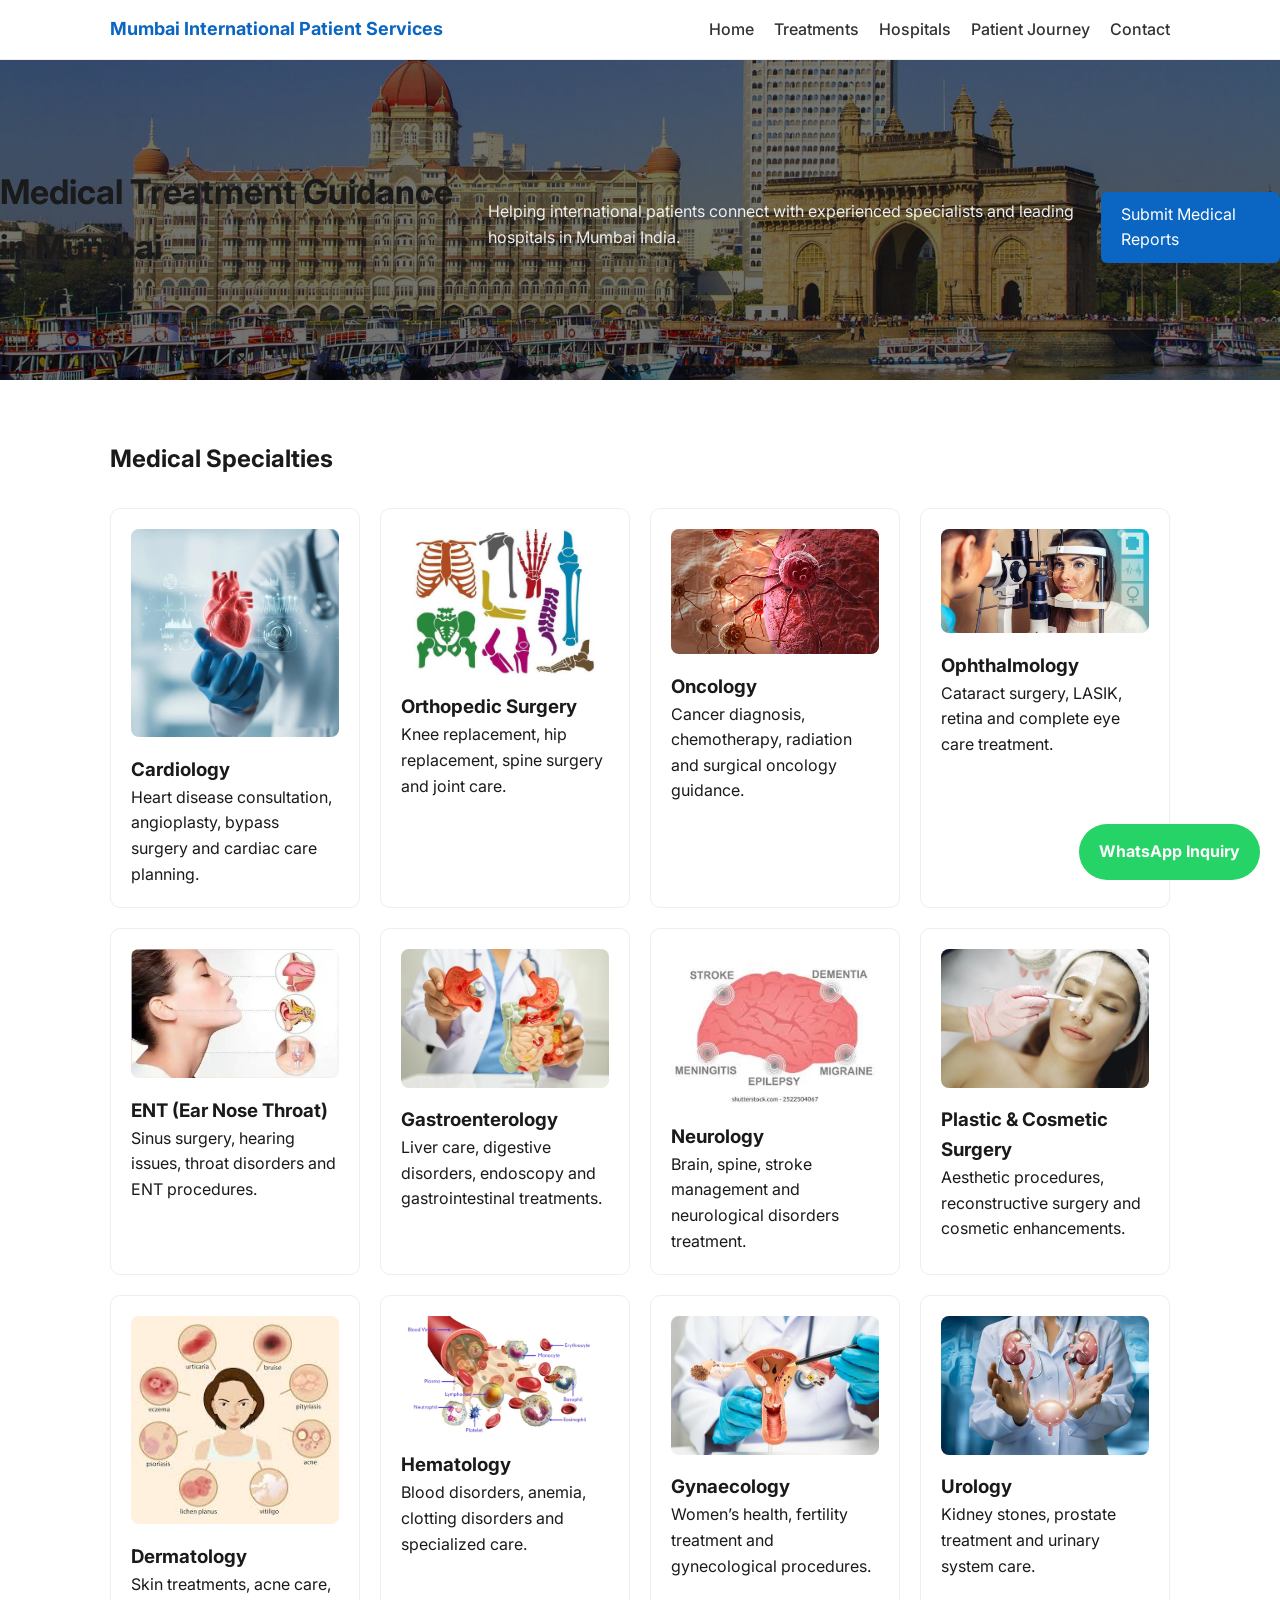
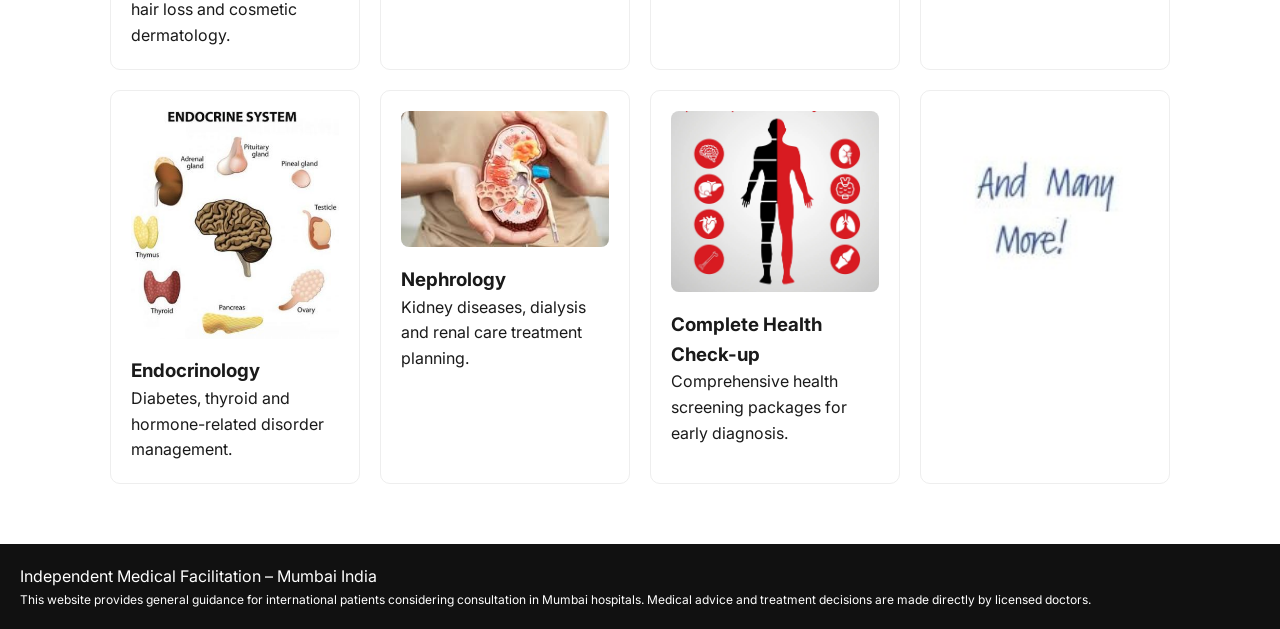
==== index.html @ 3a1726c7 "Update index.html" ====
<!DOCTYPE html>
<html>

<head>

<title>Medical Tourism Mumbai | Treatment in India for International Patients</title>

<meta name="description" content="Affordable medical treatment in Mumbai India for international patients. Cardiology, cancer care, orthopedic surgery, eye treatment, and more with top hospitals.">

<meta name="keywords" content="medical tourism Mumbai, treatment in India, cardiac surgery India, cancer treatment Mumbai, orthopedic surgery India, eye treatment India, international patients Mumbai hospitals">

<meta name="viewport" content="width=device-width, initial-scale=1.0">

<link rel="stylesheet" href="assets/css/style.css">
<link href="https://fonts.googleapis.com/css2?family=Inter:wght@300;400;600&display=swap" rel="stylesheet">
</head>

<body>

<header>

<nav class="container">

<strong>Mumbai International Patient Services</strong>

<div id="menu">
<a href="index.html">Home</a>
<a href="treatments.html">Treatments</a>
<a href="hospitals.html">Hospitals</a>
<a href="patient-journey.html">Patient Journey</a>
<a href="contact.html">Contact</a>
</div>

<div class="menu-toggle" id="toggle">☰</div>

</nav>
  
</header>


<section class="hero">

<h1>Medical Treatment Guidance in Mumbai</h1>

<p>
Helping international patients connect with experienced specialists
and leading hospitals in Mumbai India.
</p>

<br>

<a class="btn" href="contact.html">Submit Medical Reports</a>

</section>


<section class="container section">

<h2>Medical Specialties</h2>

<div class="grid">

<!-- EXISTING -->

<div class="card">
<img src="assets/images/cardiology.jpg">
<h3>Cardiology</h3>
<p>Heart disease consultation, angioplasty, bypass surgery and cardiac care planning.</p>
</div>

<div class="card">
<img src="assets/images/orthopedic.jpg">
<h3>Orthopedic Surgery</h3>
<p>Knee replacement, hip replacement, spine surgery and joint care.</p>
</div>

<div class="card">
<img src="assets/images/oncology.jpg">
<h3>Oncology</h3>
<p>Cancer diagnosis, chemotherapy, radiation and surgical oncology guidance.</p>
</div>

<div class="card">
<img src="assets/images/ophthalmology.jpg">
<h3>Ophthalmology</h3>
<p>Cataract surgery, LASIK, retina and complete eye care treatment.</p>
</div>

<!-- NEW SPECIALTIES -->

<div class="card">
<img src="assets/images/ent.jpg">
<h3>ENT (Ear Nose Throat)</h3>
<p>Sinus surgery, hearing issues, throat disorders and ENT procedures.</p>
</div>

<div class="card">
<img src="assets/images/gastro.jpg">
<h3>Gastroenterology</h3>
<p>Liver care, digestive disorders, endoscopy and gastrointestinal treatments.</p>
</div>

<div class="card">
<img src="assets/images/neuro.jpg">
<h3>Neurology</h3>
<p>Brain, spine, stroke management and neurological disorders treatment.</p>
</div>

<div class="card">
<img src="assets/images/plastic.jpg">
<h3>Plastic & Cosmetic Surgery</h3>
<p>Aesthetic procedures, reconstructive surgery and cosmetic enhancements.</p>
</div>

<div class="card">
<img src="assets/images/derma.jpg">
<h3>Dermatology</h3>
<p>Skin treatments, acne care, hair loss and cosmetic dermatology.</p>
</div>

<div class="card">
<img src="assets/images/hematology.jpg">
<h3>Hematology</h3>
<p>Blood disorders, anemia, clotting disorders and specialized care.</p>
</div>

<div class="card">
<img src="assets/images/gynaecology.jpg">
<h3>Gynaecology</h3>
<p>Women’s health, fertility treatment and gynecological procedures.</p>
</div>

<div class="card">
<img src="assets/images/urology.jpg">
<h3>Urology</h3>
<p>Kidney stones, prostate treatment and urinary system care.</p>
</div>

<div class="card">
<img src="assets/images/endocrinology.jpg">
<h3>Endocrinology</h3>
<p>Diabetes, thyroid and hormone-related disorder management.</p>
</div>

<div class="card">
<img src="assets/images/nephrology.jpg">
<h3>Nephrology</h3>
<p>Kidney diseases, dialysis and renal care treatment planning.</p>
</div>

<div class="card">
<img src="assets/images/checkup.jpg">
<h3>Complete Health Check-up</h3>
<p>Comprehensive health screening packages for early diagnosis.</p>
</div>

<div class="card">
<img src="assets/images/more.jpg">
</div>

</div>

</section>


<footer>

<p>Independent Medical Facilitation – Mumbai India</p>

<p style="font-size:12px">

This website provides general guidance for international patients
considering consultation in Mumbai hospitals. Medical advice and
treatment decisions are made directly by licensed doctors.

</p>

</footer>


<a href="https://wa.me/917700913411"
style="position:fixed;
bottom:20px;
right:20px;
background:#25D366;
color:white;
padding:15px 20px;
border-radius:40px;
text-decoration:none;
font-weight:bold">

WhatsApp Inquiry

</a>
<script src="assets/script.js"></script>
</body>

</html>
---- assets/css/style.css ----
/* RESET */
* {
  margin: 0;
  padding: 0;
  box-sizing: border-box;
}

/* BODY */
body {
  font-family: 'Inter', sans-serif;
  background: #ffffff;
  color: #1a1a1a;
  line-height: 1.6;
}

/* CONTAINER */
.container {
  max-width: 1100px;
  margin: auto;
  padding: 0 20px;
}

/* ================= NAVBAR ================= */

header {
  position: sticky;
  top: 0;
  background: #ffffff;
  z-index: 1000;
  border-bottom: 1px solid #eee;
}

nav.container {
  display: flex;
  justify-content: space-between;
  align-items: center;
  padding: 15px 20px;
}

nav strong {
  color: #0a66c2;
  font-size: 18px;
}

/* MENU */
#menu {
  display: flex;
  gap: 20px;
}

#menu a {
  text-decoration: none;
  color: #333;
  font-weight: 500;
}

#menu a:hover {
  color: #0a66c2;
}

/* HAMBURGER */
.menu-toggle {
  display: none;
  font-size: 26px;
  cursor: pointer;
}

/* ================= HERO ================= */

.hero {
  height: 320px;
  background: linear-gradient(rgba(0,0,0,0.55), rgba(0,0,0,0.55)),
              url('../images/mumbai.jpg');
  background-size: cover;
  background-position: center;
  display: flex;
  align-items: center;
}

.hero .container {
  color: #fff;
}

.hero h1 {
  font-size: 34px;
}

.hero p {
  margin-top: 10px;
  color: #eee;
}

/* ================= BUTTON ================= */

.btn {
  display: inline-block;
  margin-top: 15px;
  padding: 10px 20px;
  background: #0a66c2;
  color: white;
  border-radius: 6px;
  text-decoration: none;
}

/* ================= SECTION ================= */

.section {
  padding: 60px 20px;
}

/* TEXT ALIGNMENT FIX */
h1, h2, h3, p {
  text-align: left;
}

/* ================= GRID ================= */

.grid {
  display: grid;
  grid-template-columns: repeat(auto-fit, minmax(220px, 1fr));
  gap: 20px;
  margin-top: 30px;
}

/* ================= CARD ================= */

.card {
  background: #ffffff;
  padding: 20px;
  border-radius: 10px;
  border: 1px solid #eee;
  transition: all 0.3s ease;
}

.card:hover {
  transform: translateY(-6px);
  box-shadow: 0 10px 25px rgba(0,0,0,0.1);
}

.card img {
  width: 100%;
  border-radius: 8px;
  margin-bottom: 10px;
}

/* ================= HOSPITAL ================= */

.hospital {
  display: flex;
  flex-wrap: wrap;
  gap: 25px;
  align-items: center;
  margin-bottom: 50px;
}

.hospital img {
  width: 100%;
  max-width: 400px;
  border-radius: 10px;
}

.hospital-content {
  flex: 1;
}

/* ================= IMAGES ================= */

img {
  max-width: 100%;
  height: auto;
}

/* ================= FOOTER ================= */

footer {
  background: #111;
  color: white;
  text-align: center;
  padding: 20px;
}

/* ================= WHATSAPP ================= */

.whatsapp {
  position: fixed;
  bottom: 20px;
  right: 20px;
  background: #25D366;
  color: white;
  padding: 14px 18px;
  border-radius: 40px;
  text-decoration: none;
  font-weight: bold;
  box-shadow: 0 4px 12px rgba(0,0,0,0.2);
}

/* ================= MOBILE ================= */

@media (max-width: 768px) {

  /* MENU */
  #menu {
    position: fixed;
    top: 0;
    right: -100%;
    width: 260px;
    height: 100%;
    background: #ffffff;
    flex-direction: column;
    padding: 80px 20px;
    transition: 0.3s;
    box-shadow: -5px 0 15px rgba(0,0,0,0.1);
  }

  #menu.active {
    right: 0;
  }

  .menu-toggle {
    display: block;
    z-index: 1100;
  }

  /* HERO */
  .hero {
    height: 260px;
  }

  .hero h1 {
    font-size: 24px;
  }

}
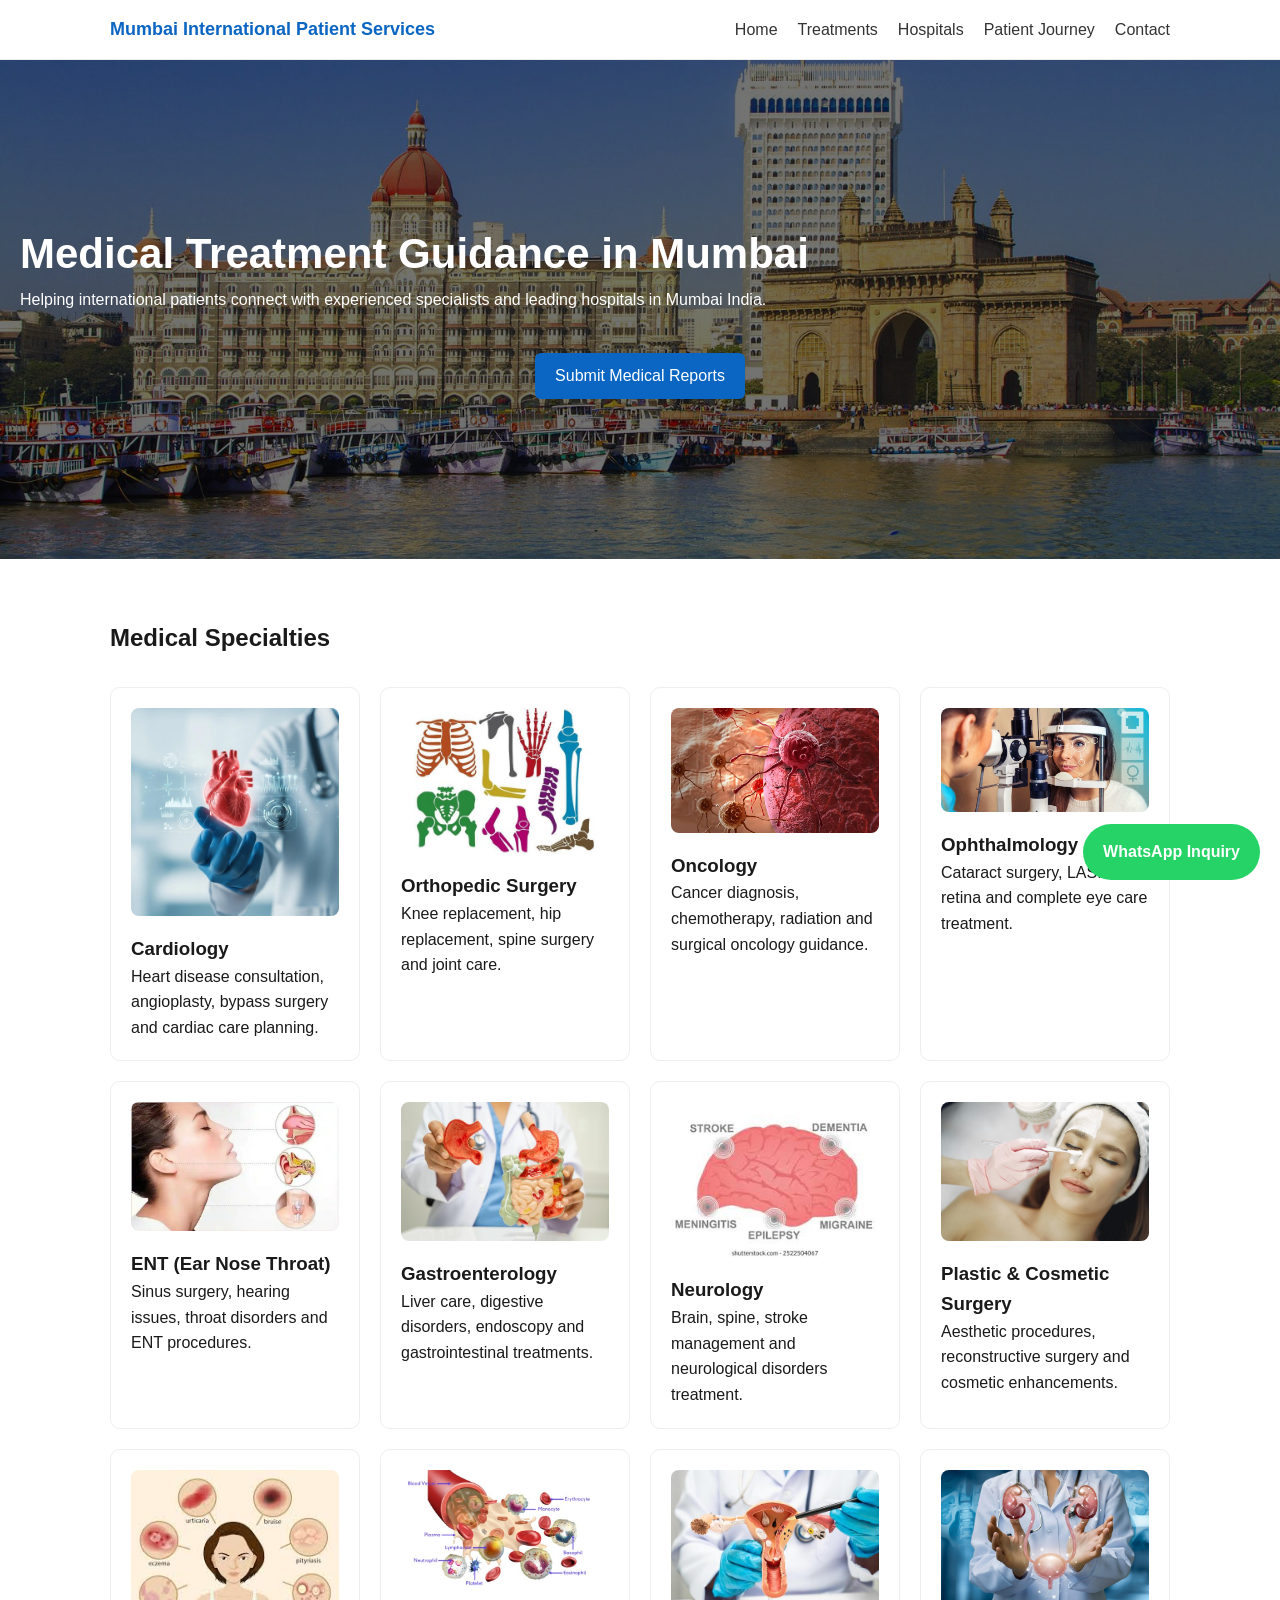
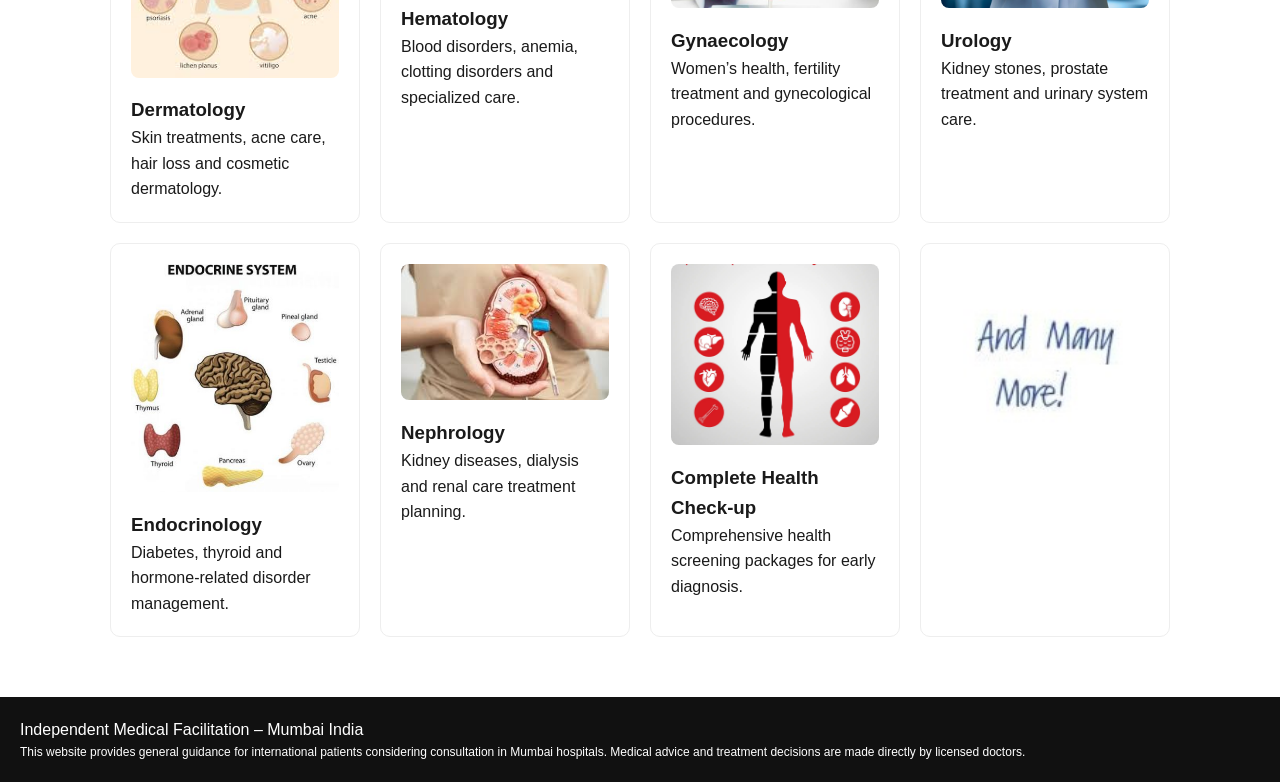
==== commit 4702f81e: "Update index.html" ====
--- a/index.html
+++ b/index.html
@@ -12,7 +12,7 @@
 <meta name="viewport" content="width=device-width, initial-scale=1.0">
 
 <link rel="stylesheet" href="assets/css/style.css">
-<link href="https://fonts.googleapis.com/css2?family=Inter:wght@300;400;600&display=swap" rel="stylesheet">
+
 </head>
 
 <body>
--- a/assets/css/style.css
+++ b/assets/css/style.css
@@ -66,29 +66,19 @@
 }
 
 /* ================= HERO ================= */
-
-.hero {
-  height: 320px;
-  background: linear-gradient(rgba(0,0,0,0.55), rgba(0,0,0,0.55)),
-              url('../images/mumbai.jpg');
-  background-size: cover;
-  background-position: center;
-  display: flex;
-  align-items: center;
-}
-
-.hero .container {
-  color: #fff;
-}
-
-.hero h1 {
-  font-size: 34px;
-}
-
-.hero p {
-  margin-top: 10px;
-  color: #eee;
-}
+.hero{
+background:url('../images/mumbai.jpg') center/cover repeat;
+padding:160px 20px;
+text-align:center;
+color:white;
+background-color:rgba(0,0,0,0.55);
+background-blend-mode:overlay;
+}
+
+.hero h1{
+font-size:42px;
+}
+
 
 /* ================= BUTTON ================= */
 
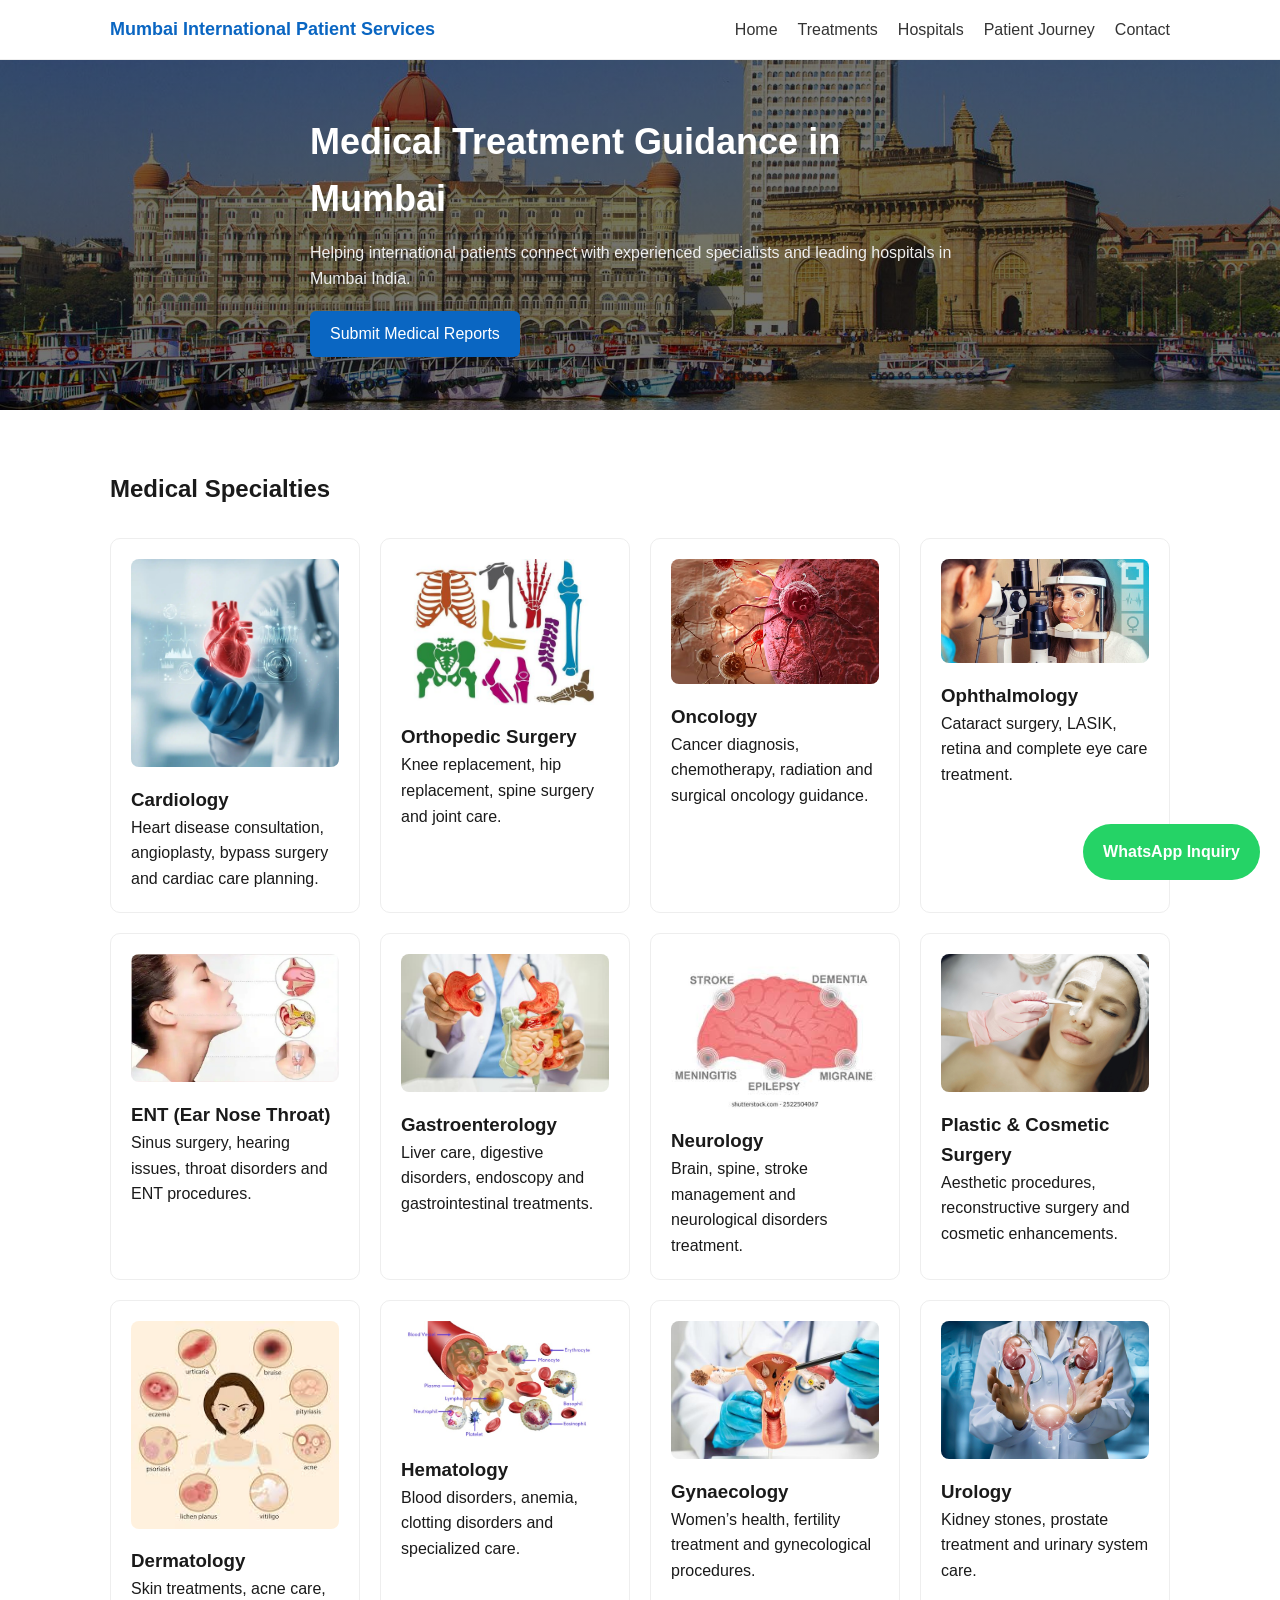
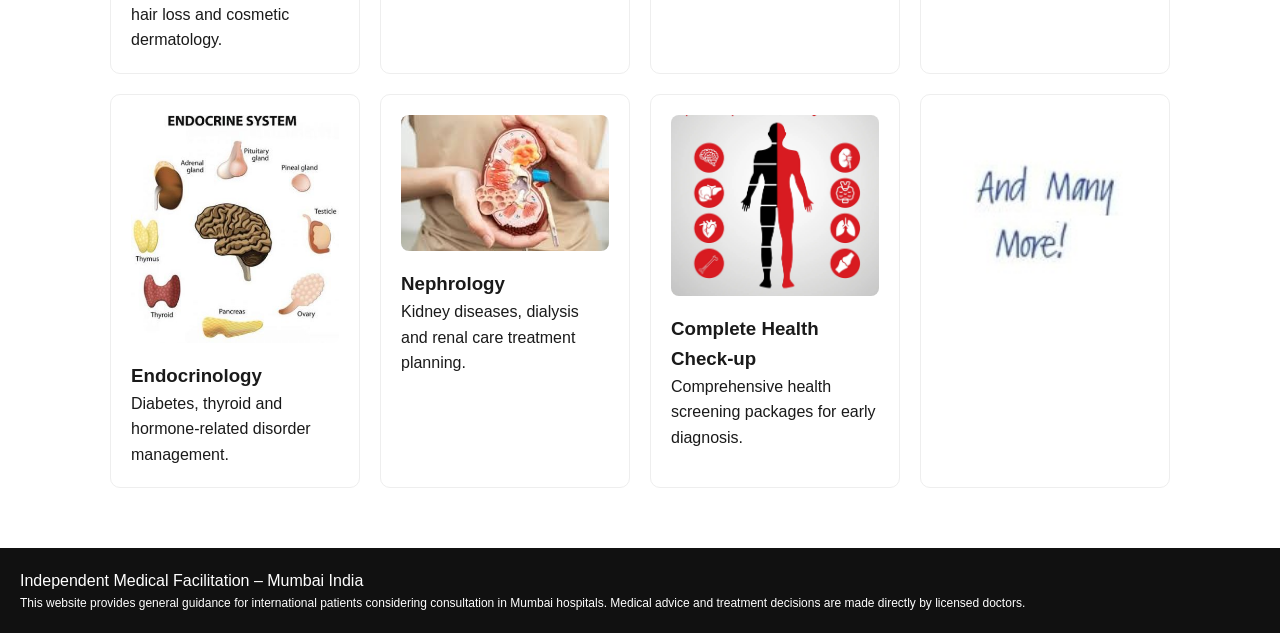
==== commit 803aefda: "Update index.html" ====
--- a/index.html
+++ b/index.html
@@ -39,20 +39,19 @@
 
 
 <section class="hero">
+  <div class="container">
 
-<h1>Medical Treatment Guidance in Mumbai</h1>
+    <h1>Medical Treatment Guidance in Mumbai</h1>
 
-<p>
-Helping international patients connect with experienced specialists
-and leading hospitals in Mumbai India.
-</p>
+    <p>
+      Helping international patients connect with experienced specialists
+      and leading hospitals in Mumbai India.
+    </p>
 
-<br>
+    <a class="btn" href="contact.html">Submit Medical Reports</a>
 
-<a class="btn" href="contact.html">Submit Medical Reports</a>
-
+  </div>
 </section>
-
 
 <section class="container section">
 
--- a/assets/css/style.css
+++ b/assets/css/style.css
@@ -66,19 +66,41 @@
 }
 
 /* ================= HERO ================= */
-.hero{
-background:url('../images/mumbai.jpg') center/cover repeat;
-padding:160px 20px;
-text-align:center;
-color:white;
-background-color:rgba(0,0,0,0.55);
-background-blend-mode:overlay;
-}
-
-.hero h1{
-font-size:42px;
-}
-
+.hero {
+  height: 350px;
+  background: linear-gradient(rgba(0,0,0,0.55), rgba(0,0,0,0.55)),
+              url('../images/mumbai.jpg');
+  background-size: cover;
+  background-position: center;
+
+  display: flex;
+  justify-content: center;   /* horizontal center */
+  align-items: center;       /* vertical center */
+
+  text-align: center;
+  padding: 20px;
+}
+
+/* CENTER CONTENT BLOCK */
+.hero .container {
+  max-width: 700px;
+  color: #fff;
+}
+
+/* TEXT */
+.hero h1 {
+  font-size: 36px;
+}
+
+.hero p {
+  margin-top: 12px;
+  color: #eee;
+}
+
+/* BUTTON */
+.hero .btn {
+  margin-top: 20px;
+}
 
 /* ================= BUTTON ================= */
 
@@ -102,7 +124,24 @@
 h1, h2, h3, p {
   text-align: left;
 }
-
+/* REMOVE GLOBAL CENTERING ISSUE */
+
+.section {
+  padding: 60px 20px;
+}
+
+/* ONLY center where needed */
+.hero {
+  text-align: center;
+}
+
+/* DEFAULT TEXT LEFT */
+.container,
+p,
+h2,
+h3 {
+  text-align: left;
+}
 /* ================= GRID ================= */
 
 .grid {
@@ -212,12 +251,18 @@
   }
 
   /* HERO */
+@media (max-width: 768px) {
+
   .hero {
-    height: 260px;
+    height: 300px;
   }
 
   .hero h1 {
     font-size: 24px;
   }
 
-}
+  .hero p {
+    font-size: 14px;
+  }
+
+}
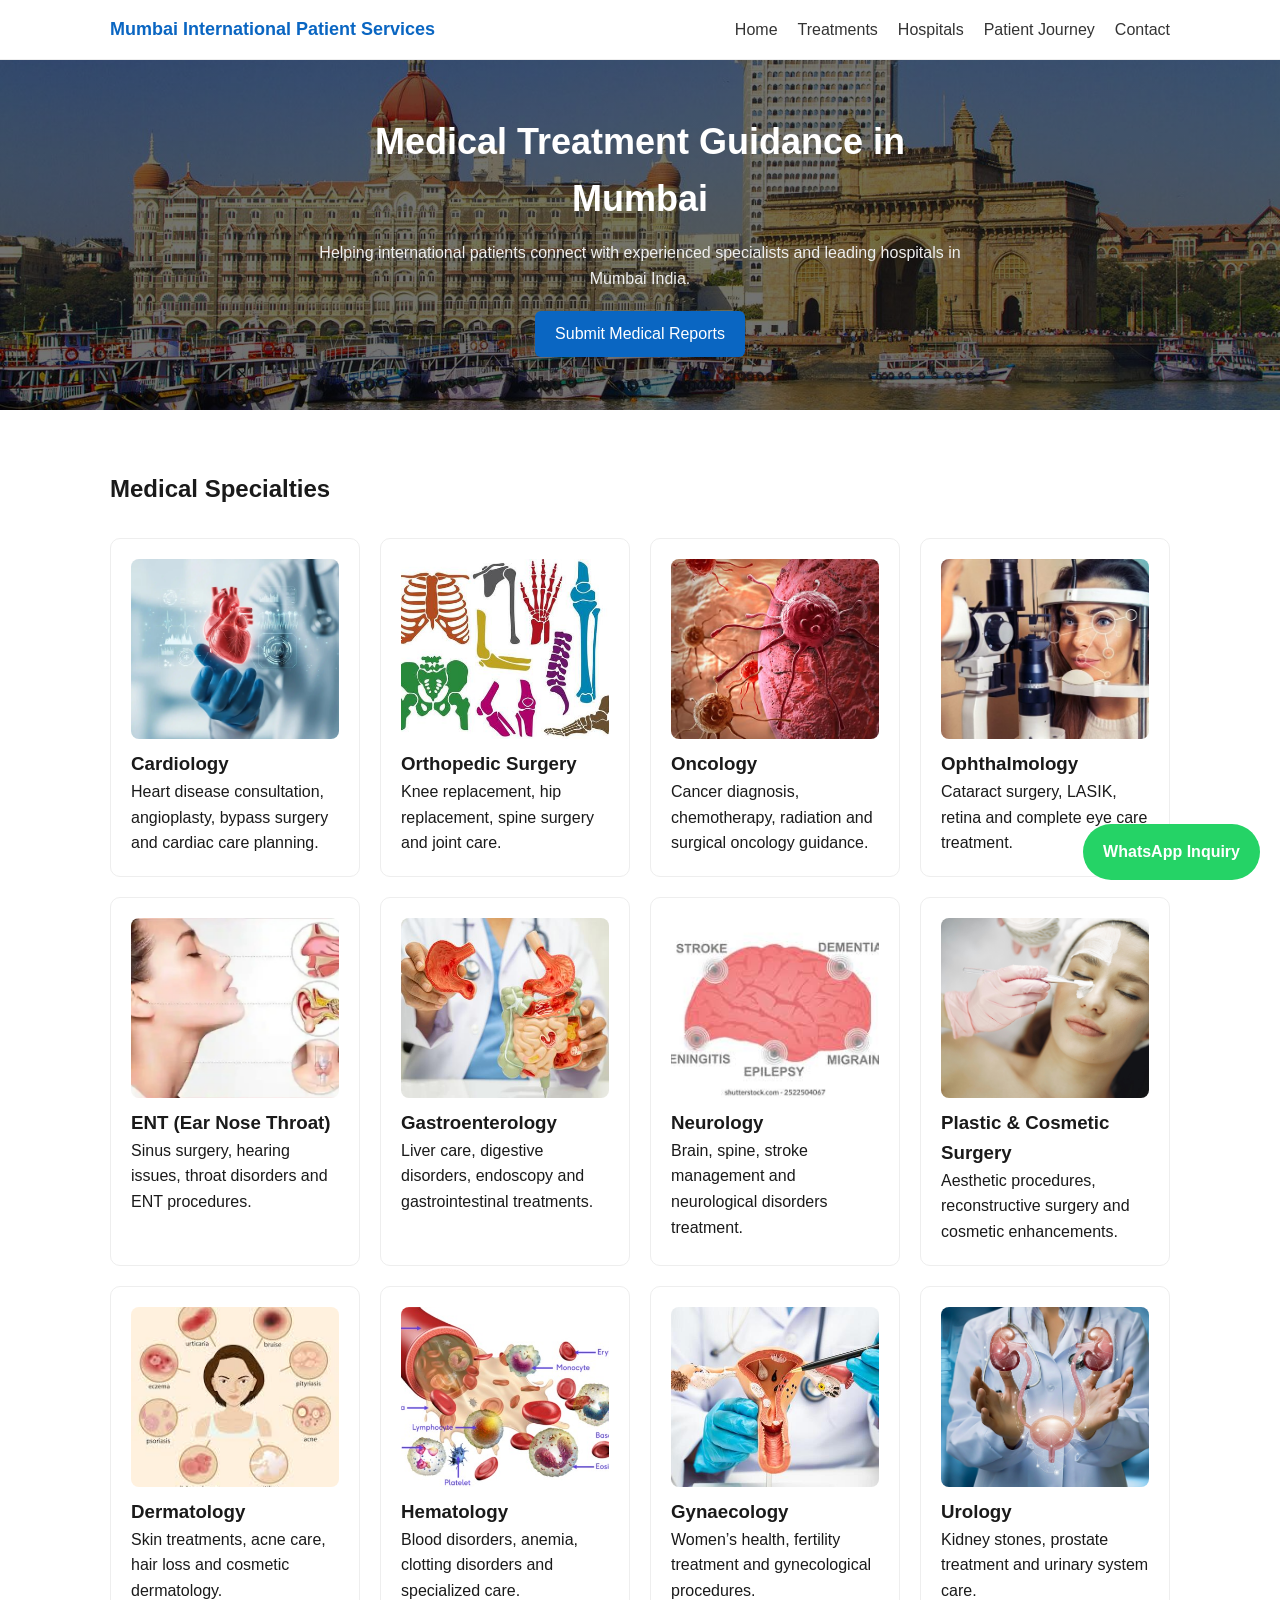
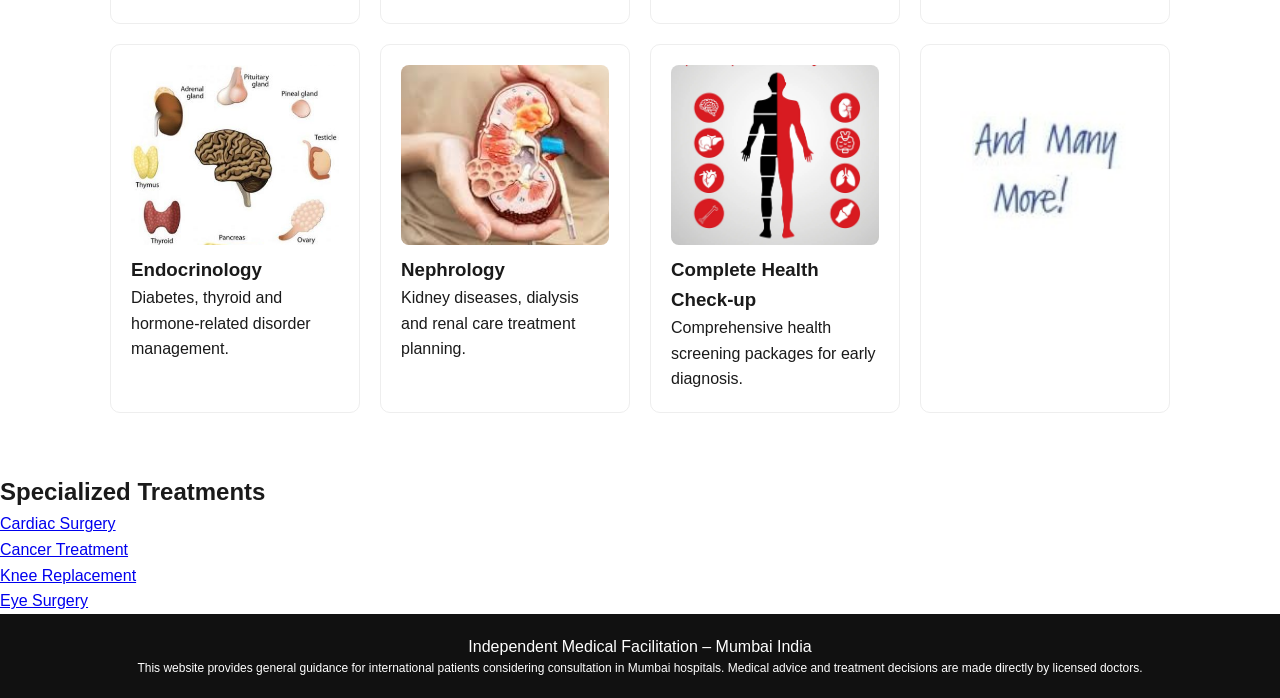
==== commit 7964fd7a: "Update index.html" ====
--- a/index.html
+++ b/index.html
@@ -160,8 +160,16 @@
 </div>
 
 </section>
-
-
+<section>
+<h2>Specialized Treatments</h2>
+
+<ul>
+<li><a href="cardiac-treatment-mumbai.html">Cardiac Surgery</a></li>
+<li><a href="cancer-treatment-india.html">Cancer Treatment</a></li>
+<li><a href="knee-replacement-mumbai.html">Knee Replacement</a></li>
+<li><a href="eye-surgery-india.html">Eye Surgery</a></li>
+</ul>
+</section>
 <footer>
 
 <p>Independent Medical Facilitation – Mumbai India</p>
--- a/assets/css/style.css
+++ b/assets/css/style.css
@@ -66,6 +66,7 @@
 }
 
 /* ================= HERO ================= */
+
 .hero {
   height: 350px;
   background: linear-gradient(rgba(0,0,0,0.55), rgba(0,0,0,0.55)),
@@ -74,22 +75,21 @@
   background-position: center;
 
   display: flex;
-  justify-content: center;   /* horizontal center */
-  align-items: center;       /* vertical center */
+  justify-content: center;
+  align-items: center;
 
   text-align: center;
   padding: 20px;
 }
 
-/* CENTER CONTENT BLOCK */
 .hero .container {
   max-width: 700px;
   color: #fff;
 }
 
-/* TEXT */
 .hero h1 {
   font-size: 36px;
+  color: #fff;
 }
 
 .hero p {
@@ -97,7 +97,6 @@
   color: #eee;
 }
 
-/* BUTTON */
 .hero .btn {
   margin-top: 20px;
 }
@@ -118,30 +117,9 @@
 
 .section {
   padding: 60px 20px;
-}
-
-/* TEXT ALIGNMENT FIX */
-h1, h2, h3, p {
   text-align: left;
 }
-/* REMOVE GLOBAL CENTERING ISSUE */
-
-.section {
-  padding: 60px 20px;
-}
-
-/* ONLY center where needed */
-.hero {
-  text-align: center;
-}
-
-/* DEFAULT TEXT LEFT */
-.container,
-p,
-h2,
-h3 {
-  text-align: left;
-}
+
 /* ================= GRID ================= */
 
 .grid {
@@ -166,10 +144,18 @@
   box-shadow: 0 10px 25px rgba(0,0,0,0.1);
 }
 
+/* IMAGE FIX */
 .card img {
   width: 100%;
+  height: 180px;
+  object-fit: cover;
   border-radius: 8px;
   margin-bottom: 10px;
+  transition: 0.3s;
+}
+
+.card:hover img {
+  transform: scale(1.05);
 }
 
 /* ================= HOSPITAL ================= */
@@ -185,6 +171,8 @@
 .hospital img {
   width: 100%;
   max-width: 400px;
+  height: 250px;
+  object-fit: cover;
   border-radius: 10px;
 }
 
@@ -197,6 +185,7 @@
 img {
   max-width: 100%;
   height: auto;
+  display: block;
 }
 
 /* ================= FOOTER ================= */
@@ -251,8 +240,6 @@
   }
 
   /* HERO */
-@media (max-width: 768px) {
-
   .hero {
     height: 300px;
   }
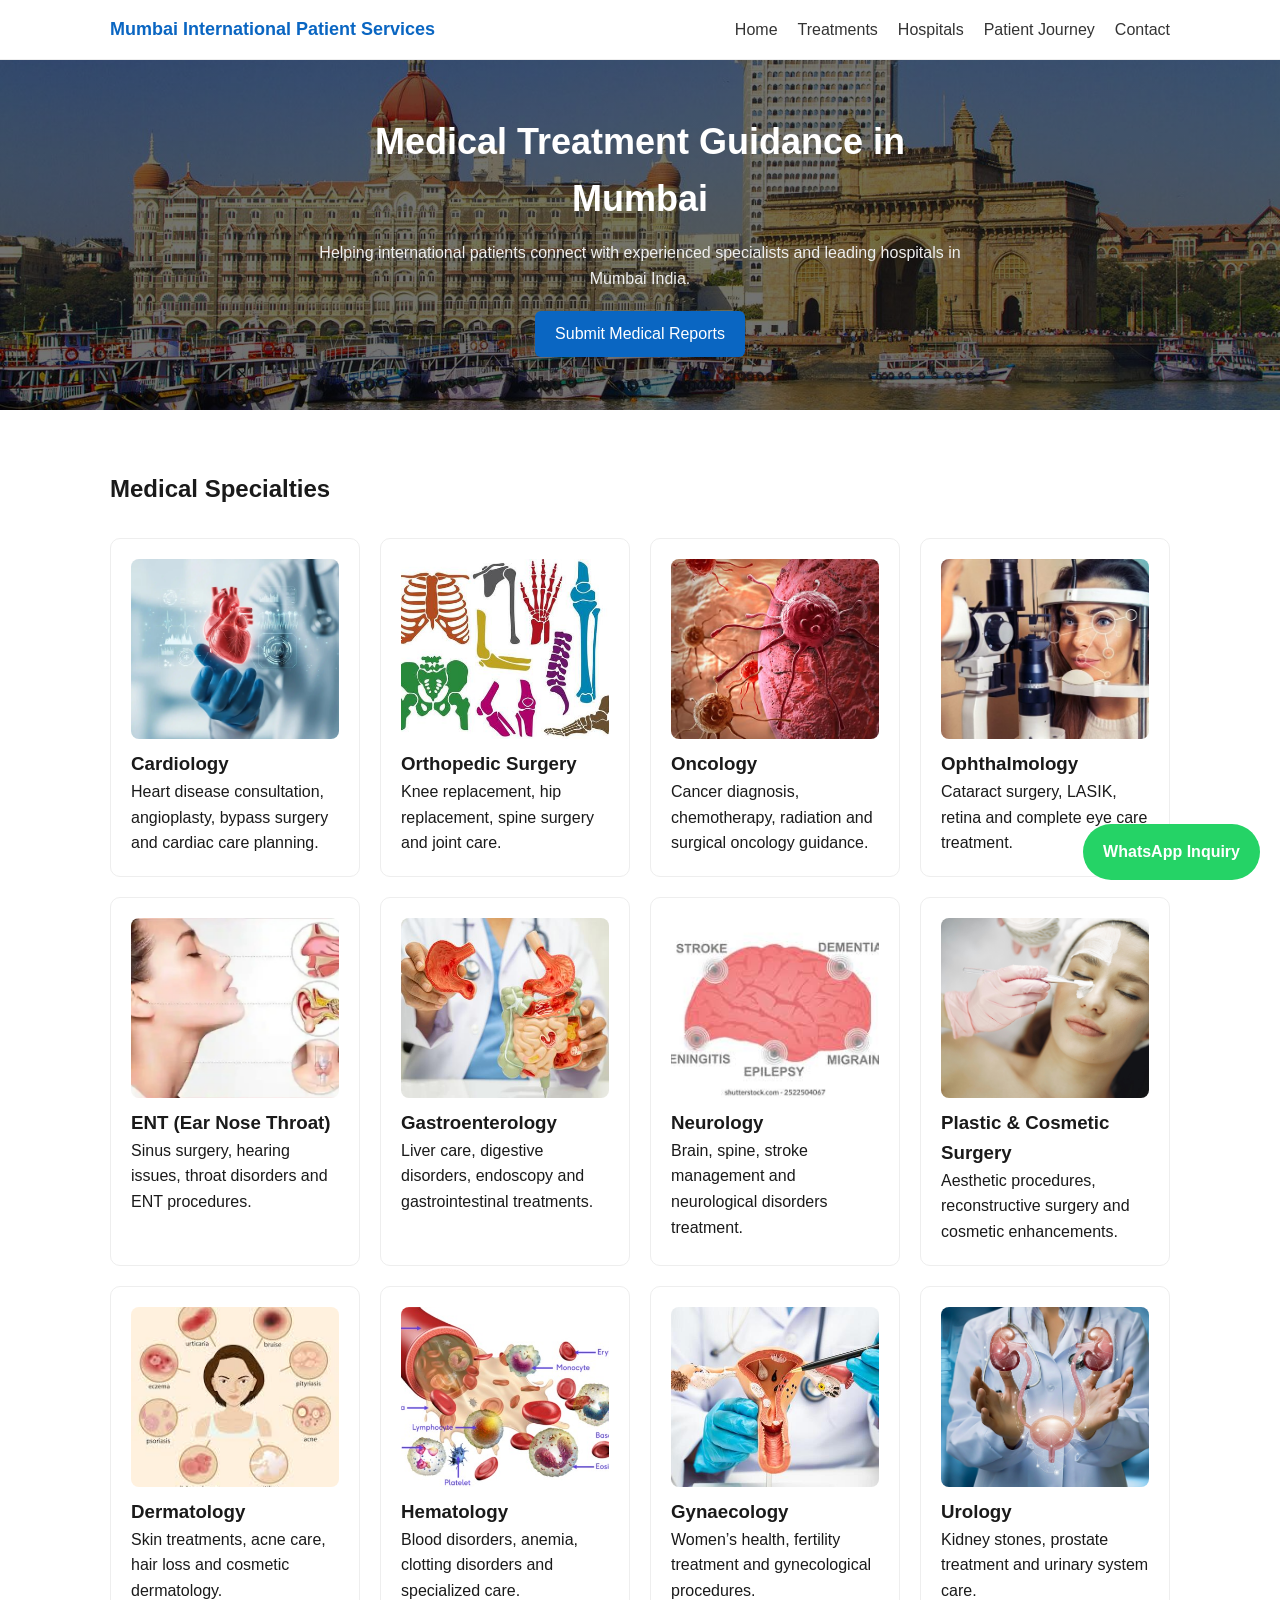
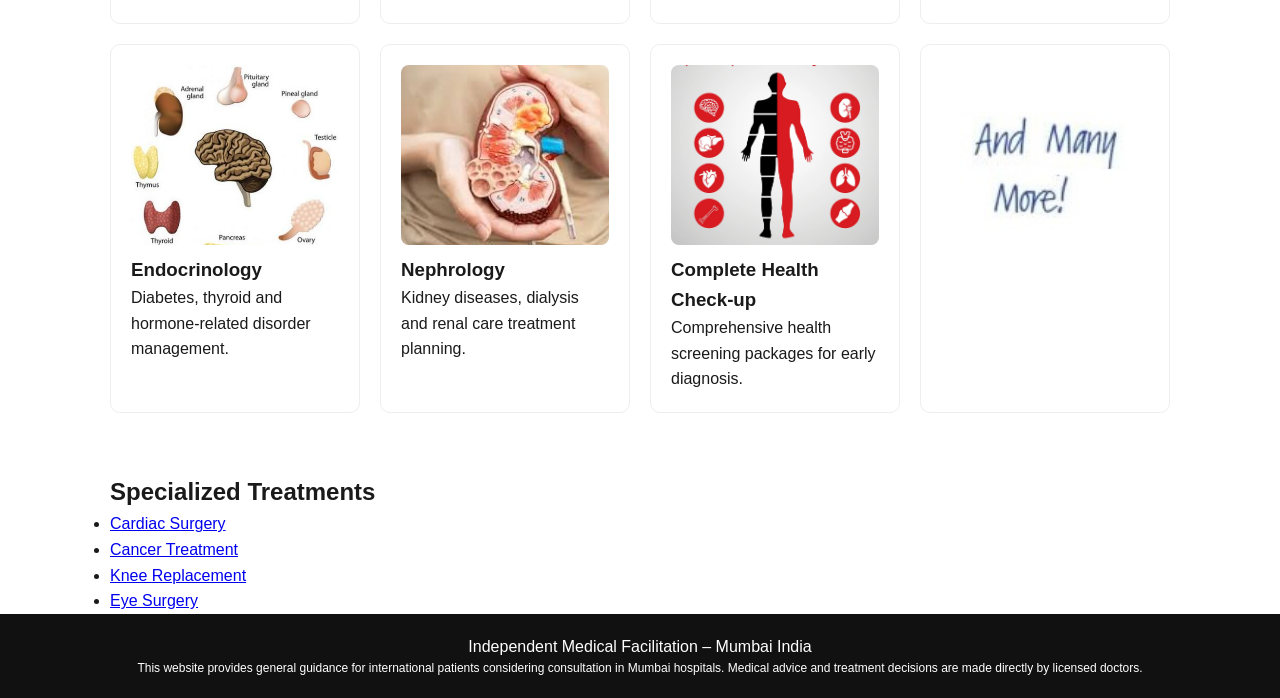
==== commit 9d2b37ea: "Update index.html" ====
--- a/index.html
+++ b/index.html
@@ -160,7 +160,10 @@
 </div>
 
 </section>
+
+  
 <section>
+   <div class="container">
 <h2>Specialized Treatments</h2>
 
 <ul>
@@ -169,6 +172,7 @@
 <li><a href="knee-replacement-mumbai.html">Knee Replacement</a></li>
 <li><a href="eye-surgery-india.html">Eye Surgery</a></li>
 </ul>
+   </div>
 </section>
 <footer>
 
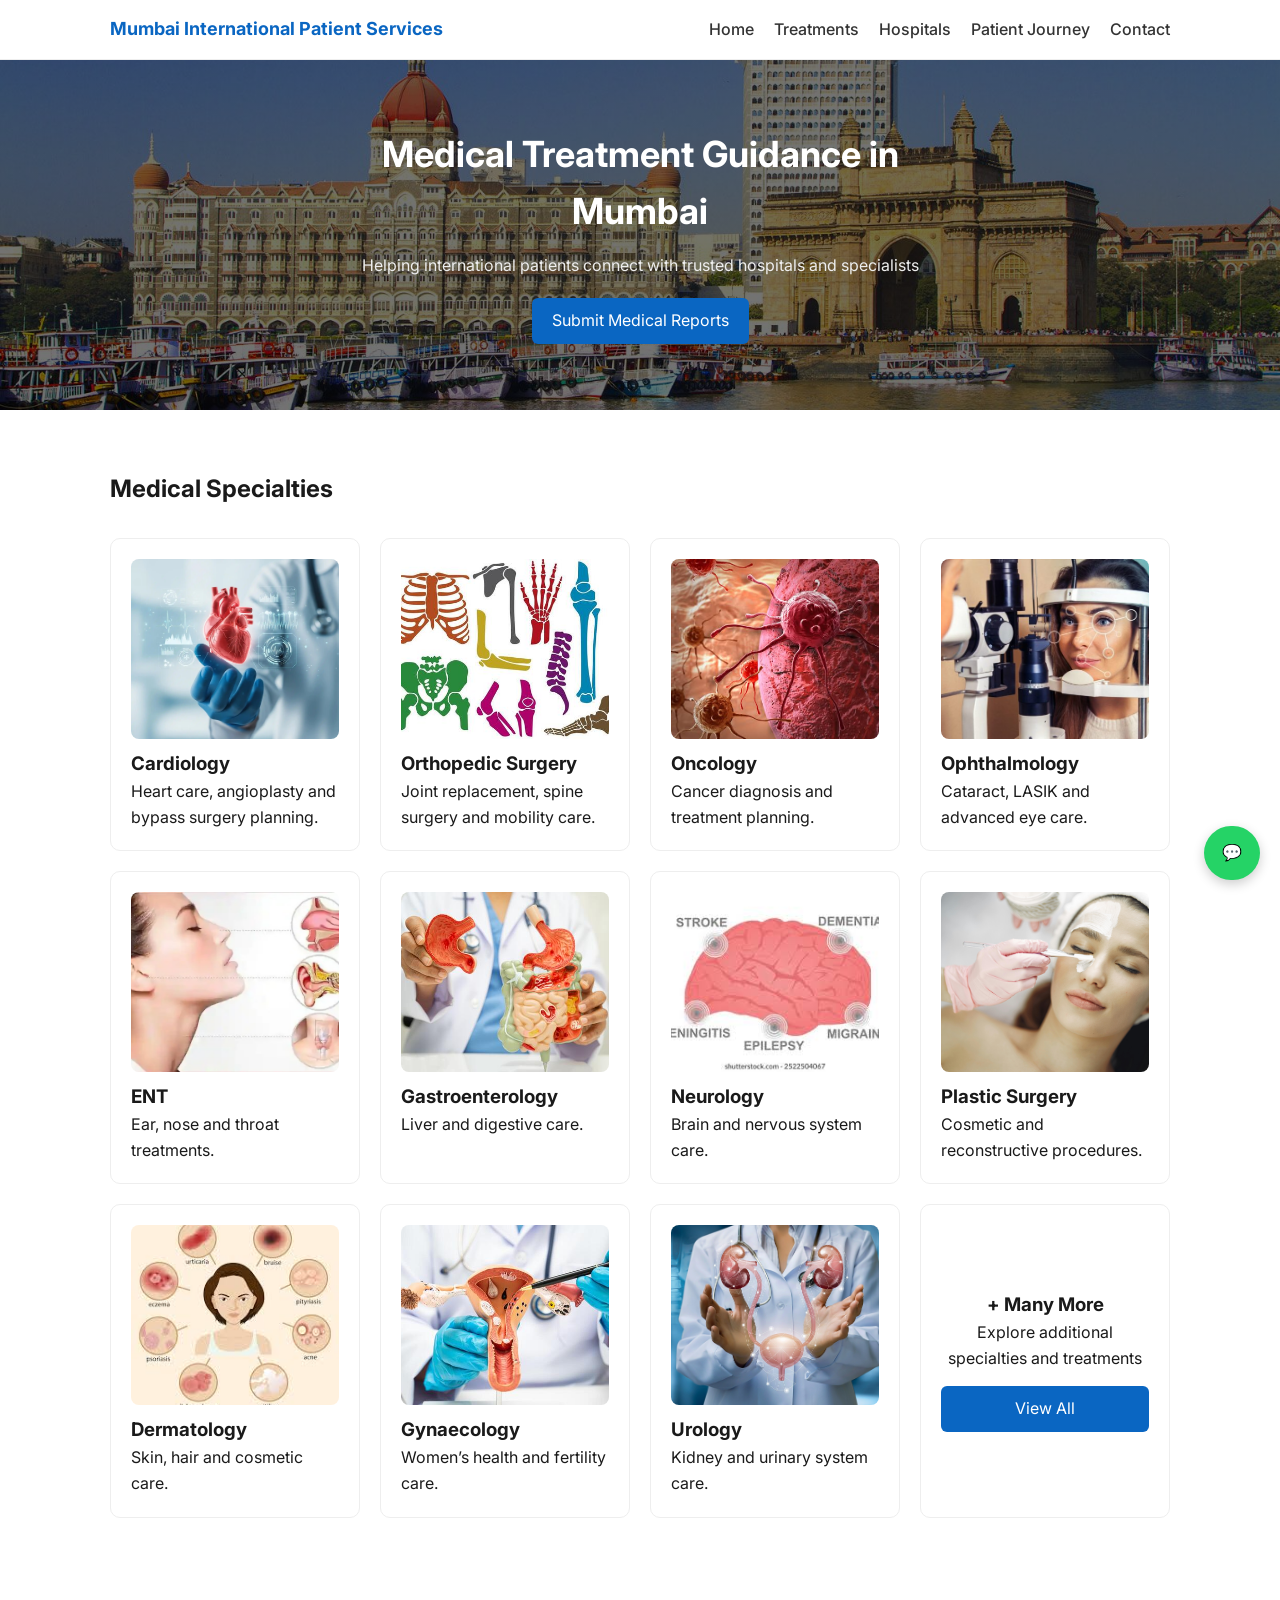
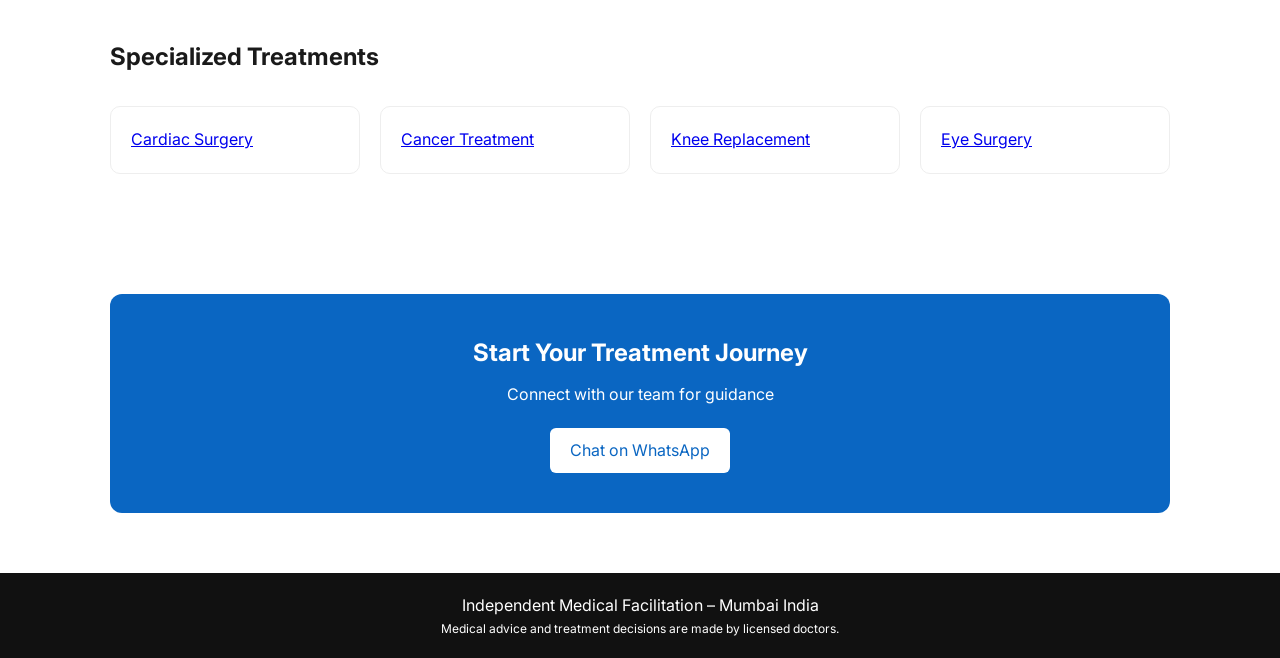
==== commit 3b43153e: "Update index.html" ====
--- a/index.html
+++ b/index.html
@@ -5,20 +5,18 @@
 
 <title>Medical Tourism Mumbai | Treatment in India for International Patients</title>
 
-<meta name="description" content="Affordable medical treatment in Mumbai India for international patients. Cardiology, cancer care, orthopedic surgery, eye treatment, and more with top hospitals.">
-
-<meta name="keywords" content="medical tourism Mumbai, treatment in India, cardiac surgery India, cancer treatment Mumbai, orthopedic surgery India, eye treatment India, international patients Mumbai hospitals">
+<meta name="description" content="Affordable medical treatment in Mumbai India for international patients. Cardiology, cancer care, orthopedic surgery, eye treatment and more.">
 
 <meta name="viewport" content="width=device-width, initial-scale=1.0">
 
 <link rel="stylesheet" href="assets/css/style.css">
+<link href="https://fonts.googleapis.com/css2?family=Inter:wght@300;400;600&display=swap" rel="stylesheet">
 
 </head>
 
 <body>
 
 <header>
-
 <nav class="container">
 
 <strong>Mumbai International Patient Services</strong>
@@ -34,176 +32,160 @@
 <div class="menu-toggle" id="toggle">☰</div>
 
 </nav>
-  
 </header>
 
-
+<!-- HERO -->
 <section class="hero">
   <div class="container">
-
     <h1>Medical Treatment Guidance in Mumbai</h1>
-
-    <p>
-      Helping international patients connect with experienced specialists
-      and leading hospitals in Mumbai India.
-    </p>
-
+    <p>Helping international patients connect with trusted hospitals and specialists</p>
     <a class="btn" href="contact.html">Submit Medical Reports</a>
-
   </div>
 </section>
 
+<!-- SPECIALTIES -->
 <section class="container section">
 
 <h2>Medical Specialties</h2>
 
 <div class="grid">
 
-<!-- EXISTING -->
-
 <div class="card">
 <img src="assets/images/cardiology.jpg">
 <h3>Cardiology</h3>
-<p>Heart disease consultation, angioplasty, bypass surgery and cardiac care planning.</p>
+<p>Heart care, angioplasty and bypass surgery planning.</p>
 </div>
 
 <div class="card">
 <img src="assets/images/orthopedic.jpg">
 <h3>Orthopedic Surgery</h3>
-<p>Knee replacement, hip replacement, spine surgery and joint care.</p>
+<p>Joint replacement, spine surgery and mobility care.</p>
 </div>
 
 <div class="card">
 <img src="assets/images/oncology.jpg">
 <h3>Oncology</h3>
-<p>Cancer diagnosis, chemotherapy, radiation and surgical oncology guidance.</p>
+<p>Cancer diagnosis and treatment planning.</p>
 </div>
 
 <div class="card">
 <img src="assets/images/ophthalmology.jpg">
 <h3>Ophthalmology</h3>
-<p>Cataract surgery, LASIK, retina and complete eye care treatment.</p>
+<p>Cataract, LASIK and advanced eye care.</p>
 </div>
-
-<!-- NEW SPECIALTIES -->
 
 <div class="card">
 <img src="assets/images/ent.jpg">
-<h3>ENT (Ear Nose Throat)</h3>
-<p>Sinus surgery, hearing issues, throat disorders and ENT procedures.</p>
+<h3>ENT</h3>
+<p>Ear, nose and throat treatments.</p>
 </div>
 
 <div class="card">
 <img src="assets/images/gastro.jpg">
 <h3>Gastroenterology</h3>
-<p>Liver care, digestive disorders, endoscopy and gastrointestinal treatments.</p>
+<p>Liver and digestive care.</p>
 </div>
 
 <div class="card">
 <img src="assets/images/neuro.jpg">
 <h3>Neurology</h3>
-<p>Brain, spine, stroke management and neurological disorders treatment.</p>
+<p>Brain and nervous system care.</p>
 </div>
 
 <div class="card">
 <img src="assets/images/plastic.jpg">
-<h3>Plastic & Cosmetic Surgery</h3>
-<p>Aesthetic procedures, reconstructive surgery and cosmetic enhancements.</p>
+<h3>Plastic Surgery</h3>
+<p>Cosmetic and reconstructive procedures.</p>
 </div>
 
 <div class="card">
 <img src="assets/images/derma.jpg">
 <h3>Dermatology</h3>
-<p>Skin treatments, acne care, hair loss and cosmetic dermatology.</p>
-</div>
-
-<div class="card">
-<img src="assets/images/hematology.jpg">
-<h3>Hematology</h3>
-<p>Blood disorders, anemia, clotting disorders and specialized care.</p>
+<p>Skin, hair and cosmetic care.</p>
 </div>
 
 <div class="card">
 <img src="assets/images/gynaecology.jpg">
 <h3>Gynaecology</h3>
-<p>Women’s health, fertility treatment and gynecological procedures.</p>
+<p>Women’s health and fertility care.</p>
 </div>
 
 <div class="card">
 <img src="assets/images/urology.jpg">
 <h3>Urology</h3>
-<p>Kidney stones, prostate treatment and urinary system care.</p>
+<p>Kidney and urinary system care.</p>
 </div>
 
-<div class="card">
-<img src="assets/images/endocrinology.jpg">
-<h3>Endocrinology</h3>
-<p>Diabetes, thyroid and hormone-related disorder management.</p>
-</div>
-
-<div class="card">
-<img src="assets/images/nephrology.jpg">
-<h3>Nephrology</h3>
-<p>Kidney diseases, dialysis and renal care treatment planning.</p>
-</div>
-
-<div class="card">
-<img src="assets/images/checkup.jpg">
-<h3>Complete Health Check-up</h3>
-<p>Comprehensive health screening packages for early diagnosis.</p>
-</div>
-
-<div class="card">
-<img src="assets/images/more.jpg">
+<!-- BETTER "MORE" CARD -->
+<div class="card" style="text-align:center;display:flex;flex-direction:column;justify-content:center;">
+<h3>+ Many More</h3>
+<p>Explore additional specialties and treatments</p>
+<a href="treatments.html" class="btn">View All</a>
 </div>
 
 </div>
 
 </section>
 
-  
-<section>
-   <div class="container">
+<!-- SEO LINKS -->
+<section class="container section">
+
 <h2>Specialized Treatments</h2>
 
-<ul>
-<li><a href="cardiac-treatment-mumbai.html">Cardiac Surgery</a></li>
-<li><a href="cancer-treatment-india.html">Cancer Treatment</a></li>
-<li><a href="knee-replacement-mumbai.html">Knee Replacement</a></li>
-<li><a href="eye-surgery-india.html">Eye Surgery</a></li>
-</ul>
-   </div>
+<div class="grid">
+
+<div class="card">
+<a href="cardiac-treatment-mumbai.html">Cardiac Surgery</a>
+</div>
+
+<div class="card">
+<a href="cancer-treatment-india.html">Cancer Treatment</a>
+</div>
+
+<div class="card">
+<a href="knee-replacement-mumbai.html">Knee Replacement</a>
+</div>
+
+<div class="card">
+<a href="eye-surgery-india.html">Eye Surgery</a>
+</div>
+
+</div>
+
 </section>
+
+<!-- CTA -->
+<section class="container section">
+
+<div style="background:#0a66c2;color:white;padding:40px;border-radius:12px;text-align:center;">
+
+<h2>Start Your Treatment Journey</h2>
+<p style="margin-top:10px;">Connect with our team for guidance</p>
+
+<a href="https://wa.me/917700913411" class="btn" style="background:white;color:#0a66c2;margin-top:20px;">
+Chat on WhatsApp
+</a>
+
+</div>
+
+</section>
+
+<!-- FOOTER -->
 <footer>
 
 <p>Independent Medical Facilitation – Mumbai India</p>
 
 <p style="font-size:12px">
-
-This website provides general guidance for international patients
-considering consultation in Mumbai hospitals. Medical advice and
-treatment decisions are made directly by licensed doctors.
-
+Medical advice and treatment decisions are made by licensed doctors.
 </p>
 
 </footer>
 
+<!-- WHATSAPP -->
+<a href="https://wa.me/917700913411" class="whatsapp">💬</a>
 
-<a href="https://wa.me/917700913411"
-style="position:fixed;
-bottom:20px;
-right:20px;
-background:#25D366;
-color:white;
-padding:15px 20px;
-border-radius:40px;
-text-decoration:none;
-font-weight:bold">
+<script src="assets/js/script.js"></script>
 
-WhatsApp Inquiry
-
-</a>
-<script src="assets/script.js"></script>
 </body>
 
 </html>
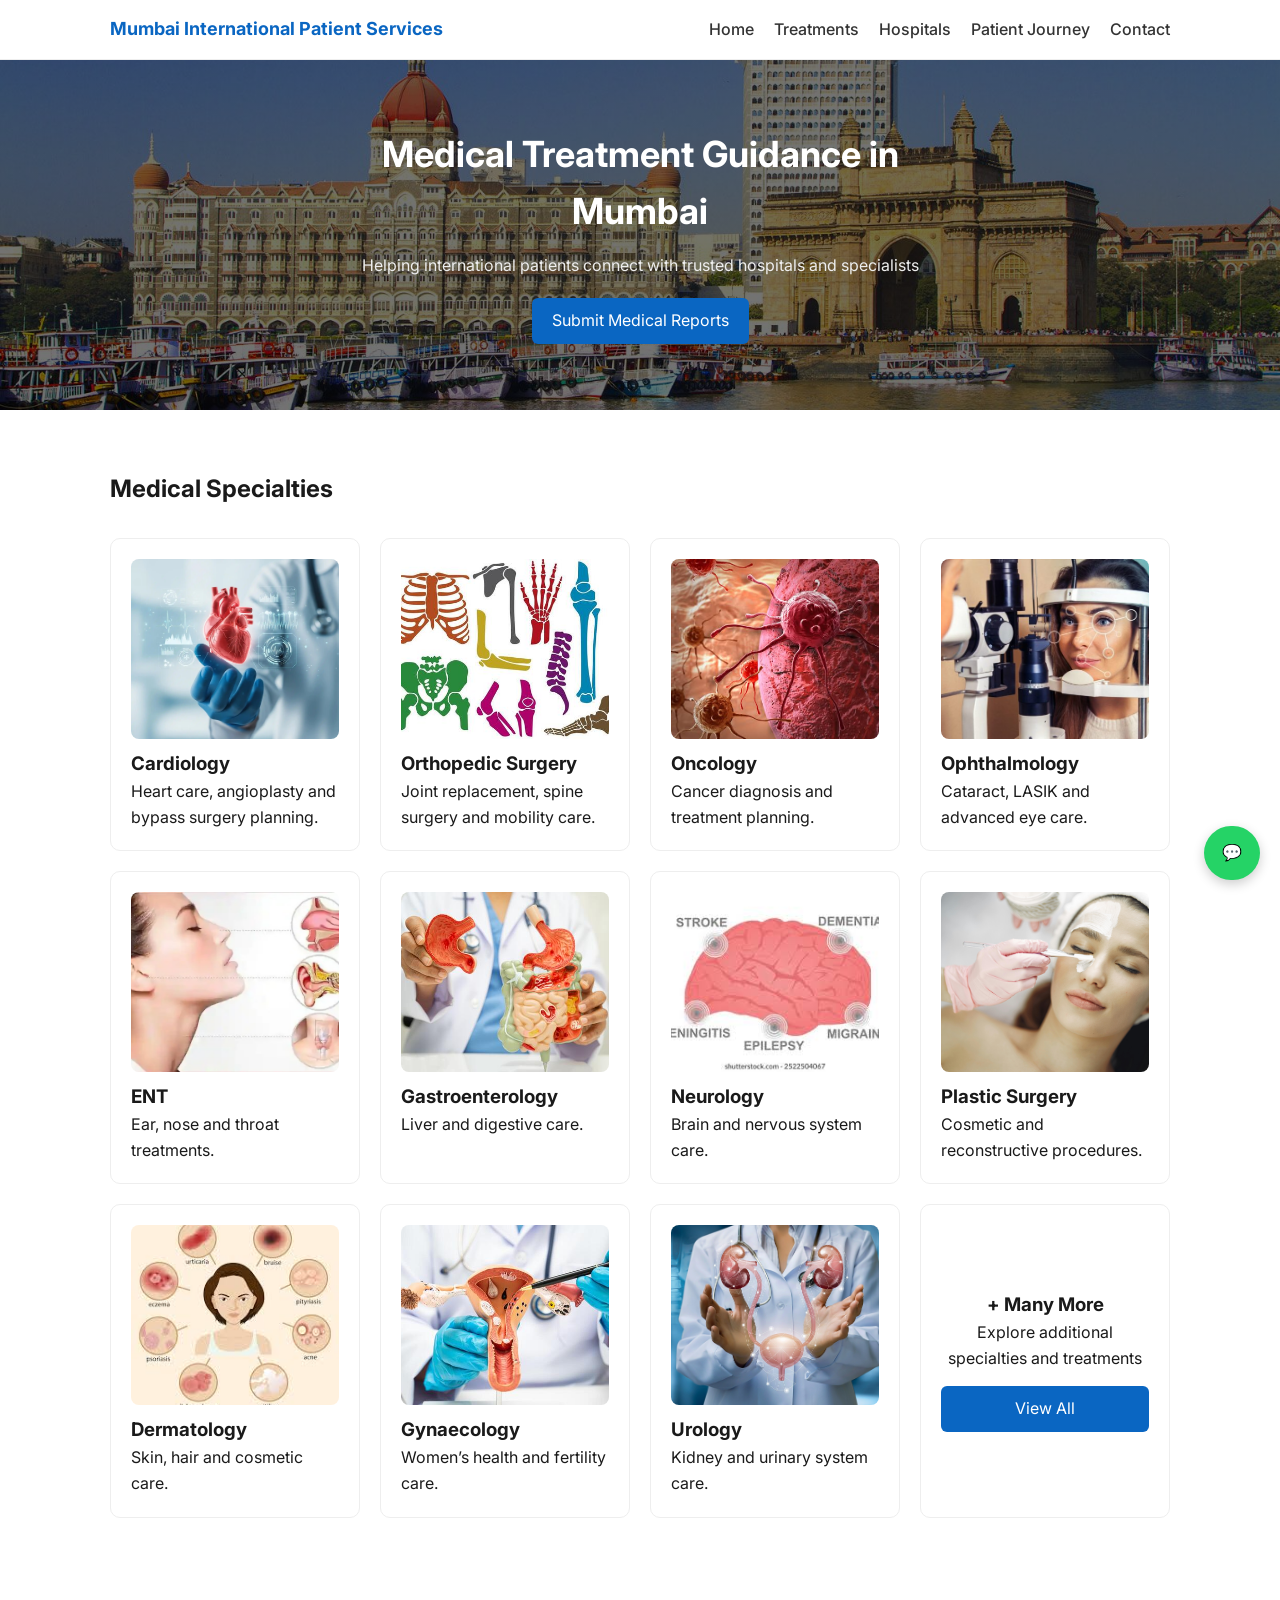
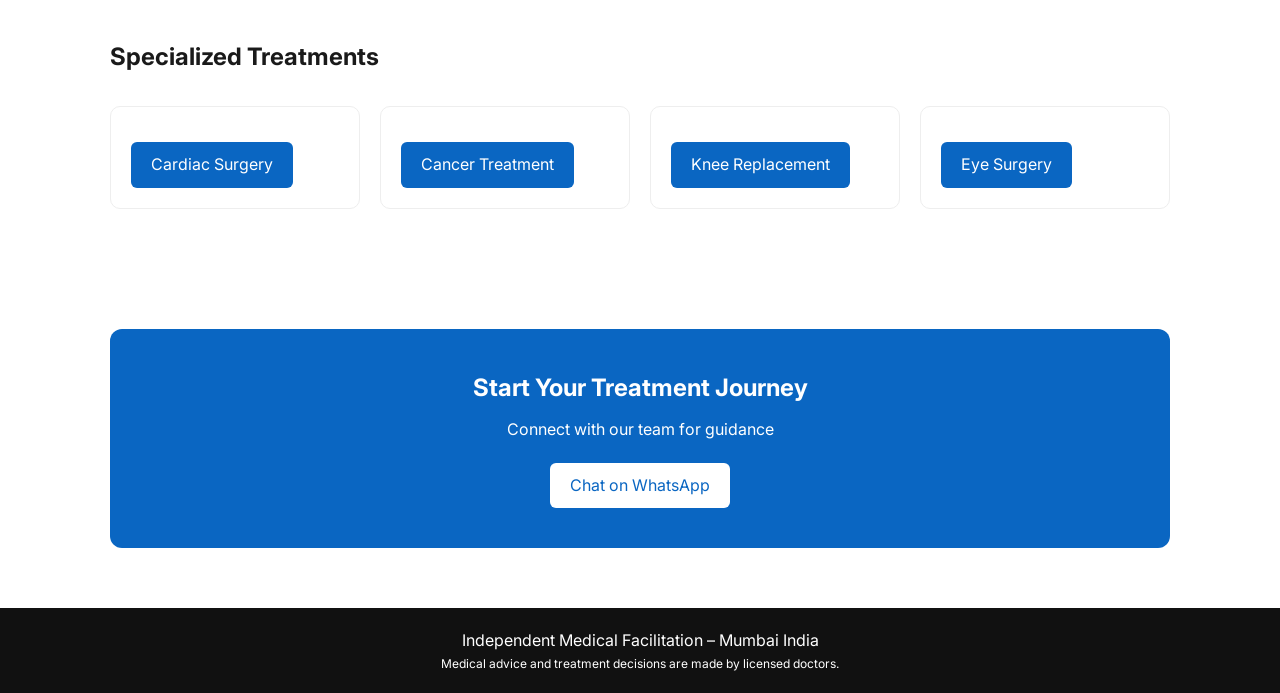
==== commit 343be6bc: "Update index.html" ====
--- a/index.html
+++ b/index.html
@@ -135,19 +135,19 @@
 <div class="grid">
 
 <div class="card">
-<a href="cardiac-treatment-mumbai.html">Cardiac Surgery</a>
+<a href="cardiac-treatment-mumbai.html" class="btn">Cardiac Surgery</a>
 </div>
 
 <div class="card">
-<a href="cancer-treatment-india.html">Cancer Treatment</a>
+<a href="cancer-treatment-india.html" class="btn">Cancer Treatment</a>
 </div>
 
 <div class="card">
-<a href="knee-replacement-mumbai.html">Knee Replacement</a>
+<a href="knee-replacement-mumbai.html" class="btn">Knee Replacement</a>
 </div>
 
 <div class="card">
-<a href="eye-surgery-india.html">Eye Surgery</a>
+<a href="eye-surgery-india.html" class="btn">Eye Surgery</a>
 </div>
 
 </div>
--- a/assets/css/style.css
+++ b/assets/css/style.css
@@ -253,3 +253,18 @@
   }
 
 }
+/* ICON FIX (for patient journey) */
+.card img.icon {
+  height: 60px;
+  width: 60px;
+  object-fit: contain;
+  margin: 0 auto 10px;
+}
+
+/* MOBILE FIX */
+@media (max-width: 768px) {
+  .card img.icon {
+    height: 50px;
+    width: 50px;
+  }
+}
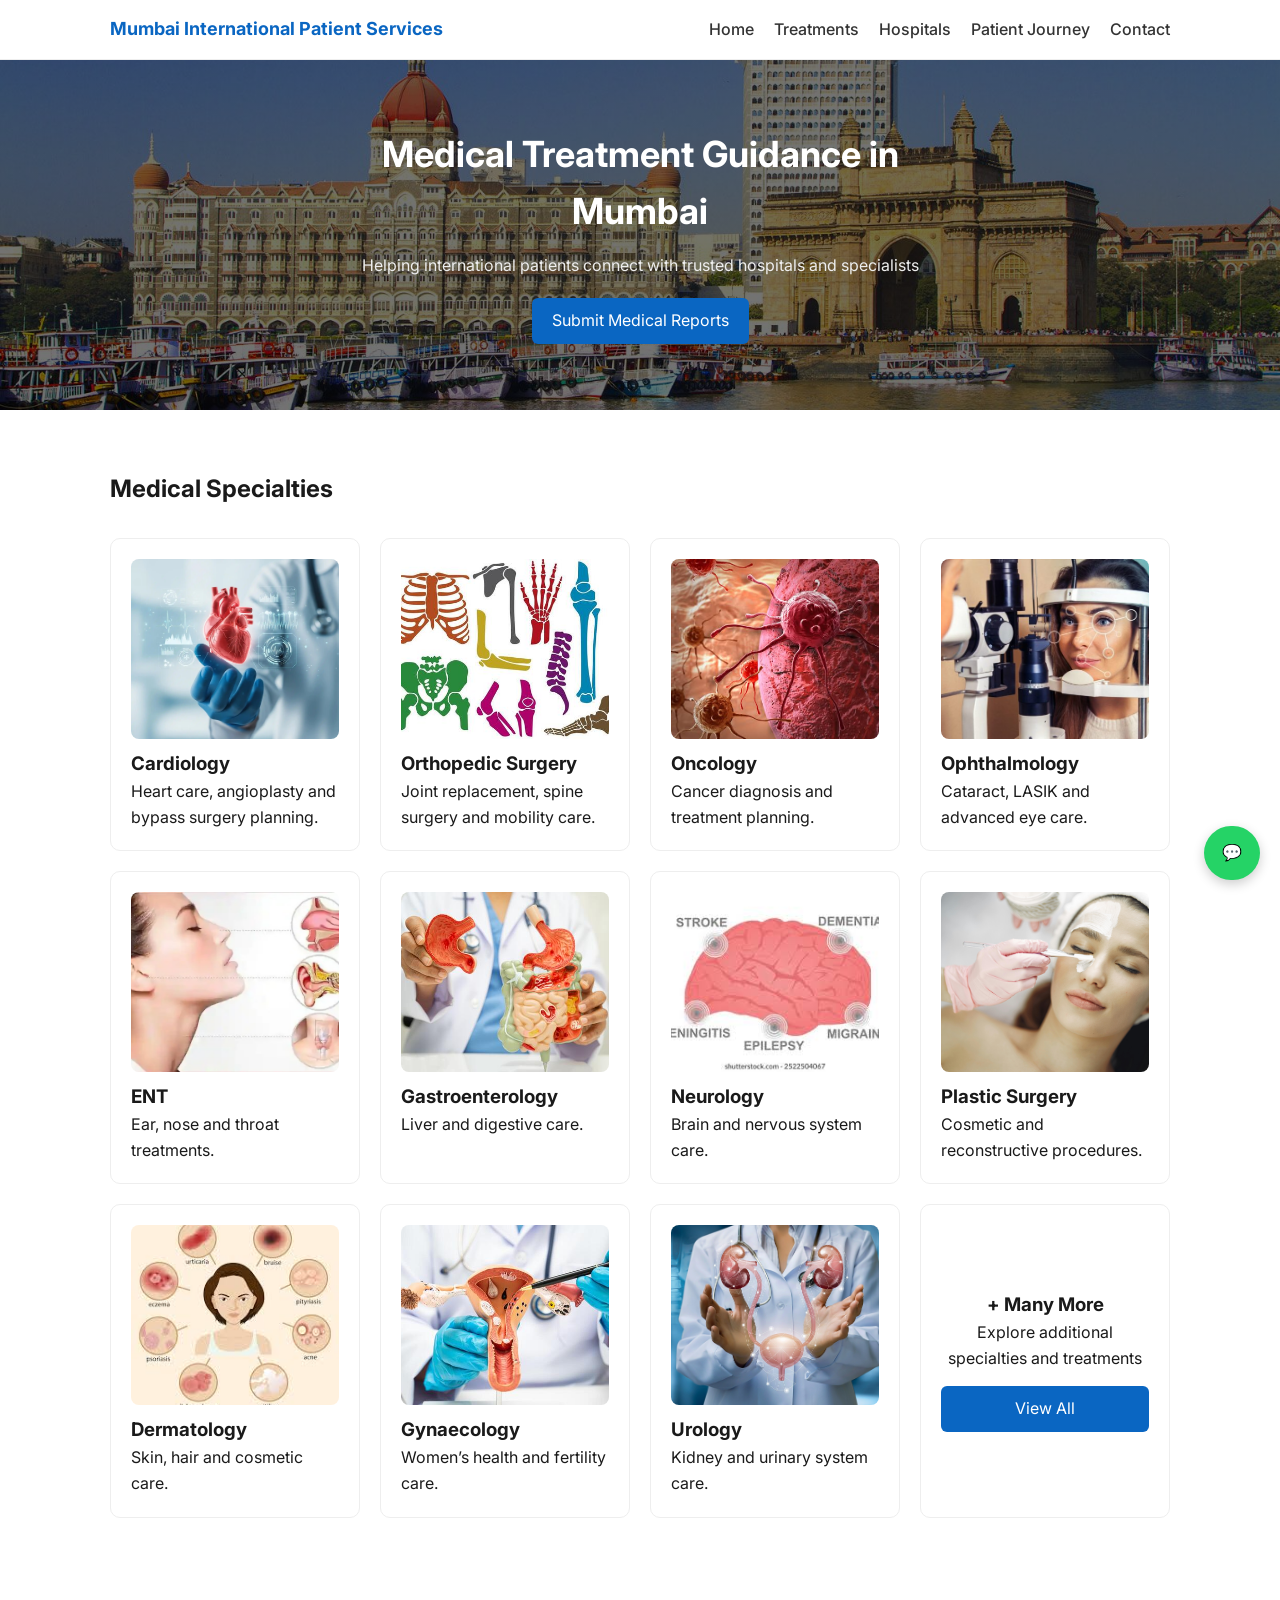
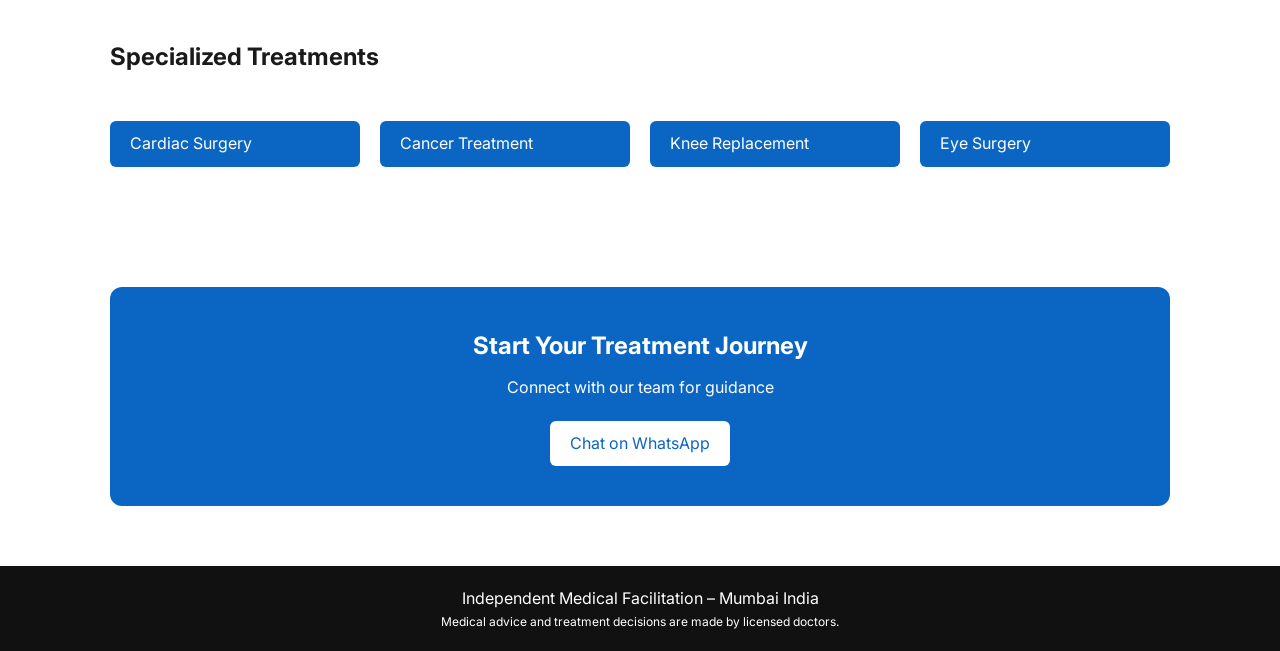
==== commit 7ab83bdb: "Update index.html" ====
--- a/index.html
+++ b/index.html
@@ -134,21 +134,13 @@
 
 <div class="grid">
 
-<div class="card">
 <a href="cardiac-treatment-mumbai.html" class="btn">Cardiac Surgery</a>
-</div>
 
-<div class="card">
 <a href="cancer-treatment-india.html" class="btn">Cancer Treatment</a>
-</div>
 
-<div class="card">
 <a href="knee-replacement-mumbai.html" class="btn">Knee Replacement</a>
-</div>
 
-<div class="card">
 <a href="eye-surgery-india.html" class="btn">Eye Surgery</a>
-</div>
 
 </div>
 
